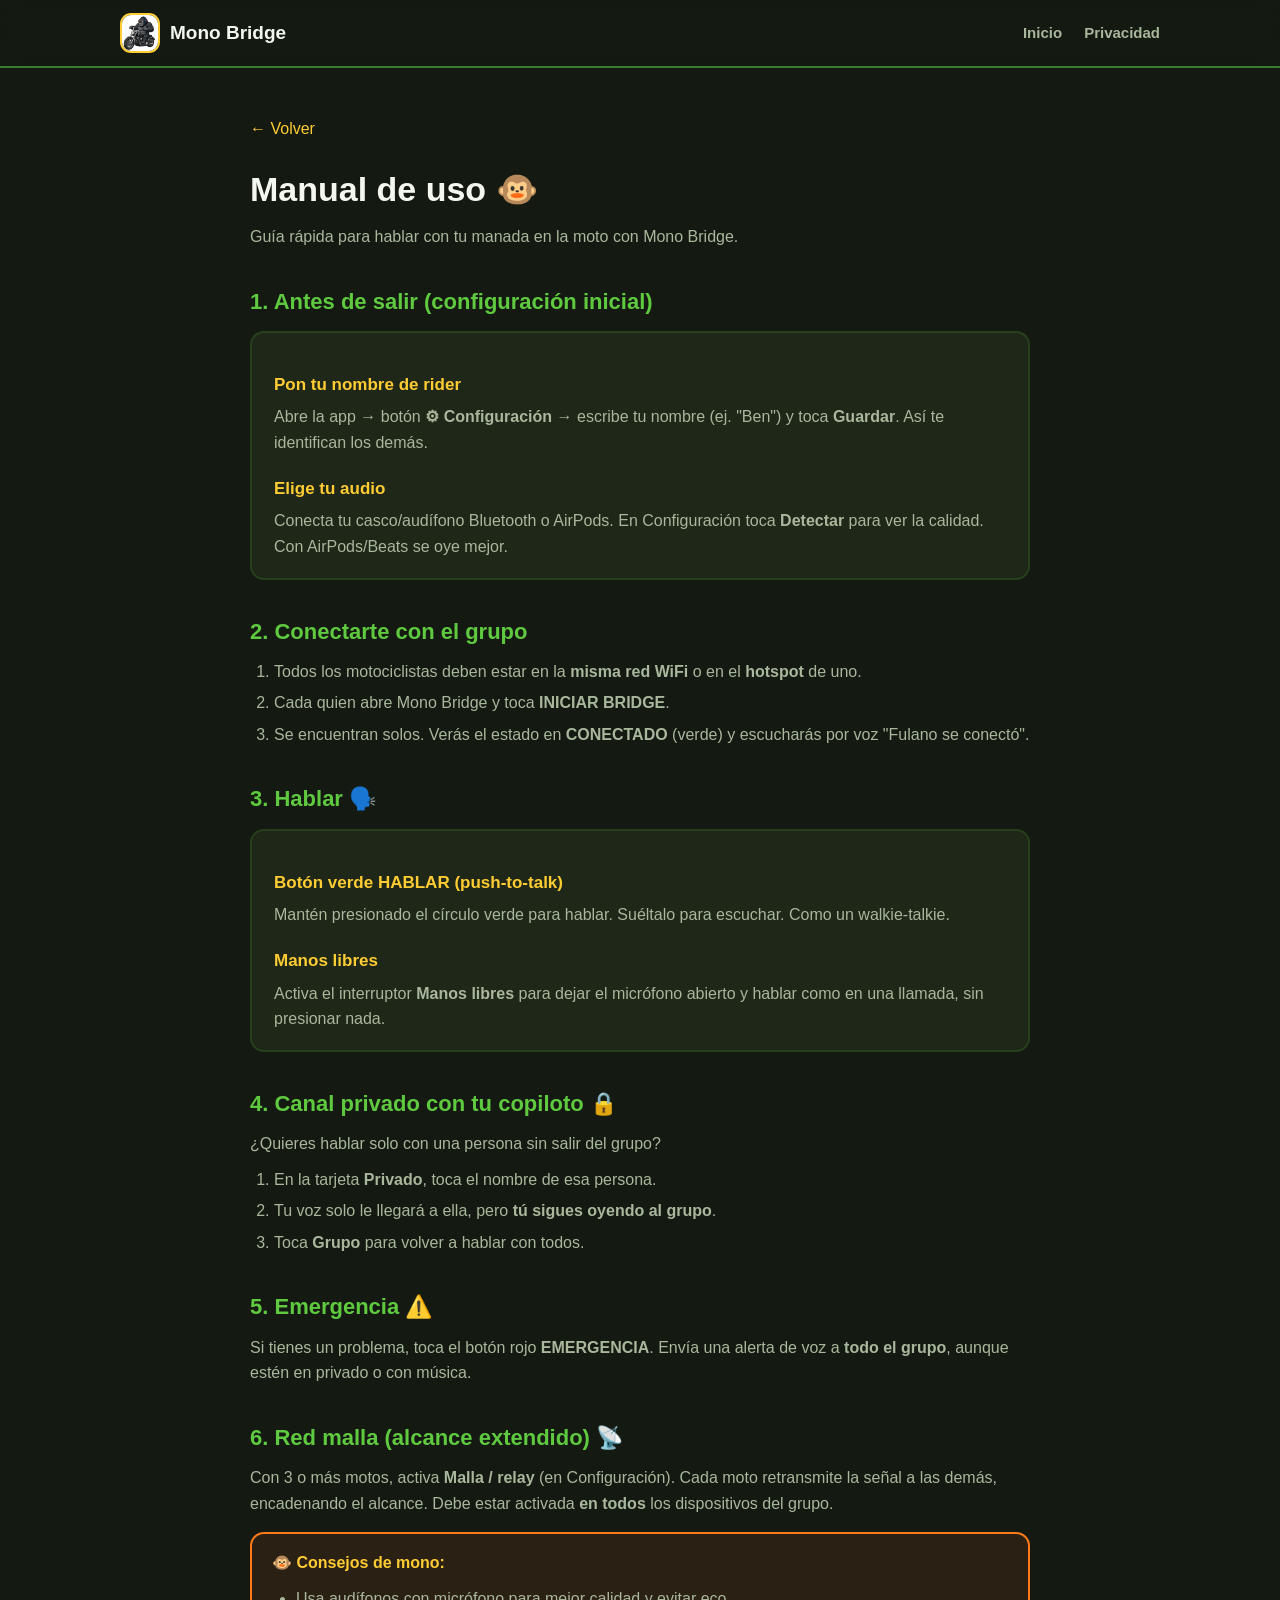
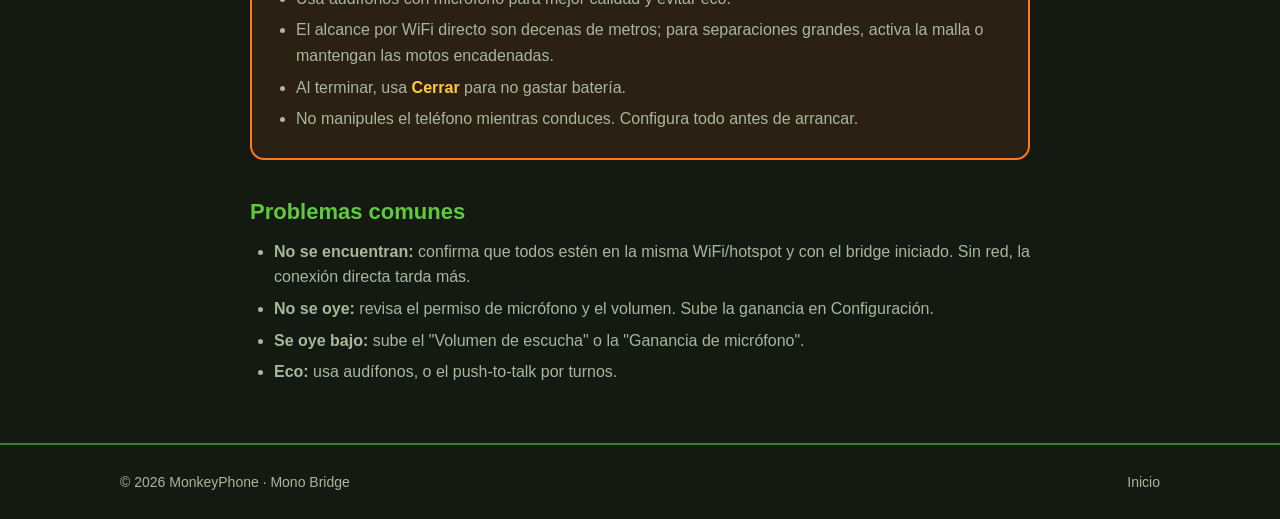
==== web/manual.html @ ce4942b3 "Sitio estilo monkey: red mesh destacada + manual de uso" ====
<!DOCTYPE html>
<html lang="es">
<head>
<meta charset="UTF-8">
<meta name="viewport" content="width=device-width, initial-scale=1.0">
<title>Manual — Mono Bridge</title>
<link rel="icon" href="img/icon.png">
<link rel="stylesheet" href="styles.css">
<style>
  .doc{max-width:820px;margin:0 auto;padding:48px 20px}
  .doc h1{font-size:34px;margin-bottom:8px}
  .doc h2{font-size:22px;margin-top:34px;margin-bottom:10px;color:#5fc93f}
  .doc h3{font-size:17px;margin-top:20px;margin-bottom:6px;color:#ffcc33}
  .doc p,.doc li{color:var(--muted)}
  .doc ul,.doc ol{padding-left:24px;margin:10px 0}
  .doc li{margin:6px 0}
  .back{display:inline-block;margin-bottom:20px;color:#ffcc33}
  .step-box{background:var(--card);border:2px solid rgba(95,201,63,.15);border-radius:14px;padding:18px 22px;margin:12px 0}
  .tip{background:#2a2013;border:2px solid var(--orange);border-radius:14px;padding:16px 20px;margin:16px 0}
  .tip strong{color:#ffcc33}
</style>
</head>
<body>
  <header class="nav">
    <div class="container nav-inner">
      <div class="brand"><img src="img/icon.png" class="brand-logo" alt="Mono Bridge"><span>Mono Bridge</span></div>
      <nav class="nav-links"><a href="index.html">Inicio</a><a href="privacy.html">Privacidad</a></nav>
    </div>
  </header>

  <div class="doc">
    <a href="index.html" class="back">← Volver</a>
    <h1>Manual de uso 🐵</h1>
    <p>Guía rápida para hablar con tu manada en la moto con Mono Bridge.</p>

    <h2>1. Antes de salir (configuración inicial)</h2>
    <div class="step-box">
      <h3>Pon tu nombre de rider</h3>
      <p>Abre la app → botón <strong>⚙ Configuración</strong> → escribe tu nombre (ej. "Ben") y toca <strong>Guardar</strong>. Así te identifican los demás.</p>
      <h3>Elige tu audio</h3>
      <p>Conecta tu casco/audífono Bluetooth o AirPods. En Configuración toca <strong>Detectar</strong> para ver la calidad. Con AirPods/Beats se oye mejor.</p>
    </div>

    <h2>2. Conectarte con el grupo</h2>
    <ol>
      <li>Todos los motociclistas deben estar en la <strong>misma red WiFi</strong> o en el <strong>hotspot</strong> de uno.</li>
      <li>Cada quien abre Mono Bridge y toca <strong>INICIAR BRIDGE</strong>.</li>
      <li>Se encuentran solos. Verás el estado en <strong>CONECTADO</strong> (verde) y escucharás por voz "Fulano se conectó".</li>
    </ol>

    <h2>3. Hablar 🗣️</h2>
    <div class="step-box">
      <h3>Botón verde HABLAR (push-to-talk)</h3>
      <p>Mantén presionado el círculo verde para hablar. Suéltalo para escuchar. Como un walkie-talkie.</p>
      <h3>Manos libres</h3>
      <p>Activa el interruptor <strong>Manos libres</strong> para dejar el micrófono abierto y hablar como en una llamada, sin presionar nada.</p>
    </div>

    <h2>4. Canal privado con tu copiloto 🔒</h2>
    <p>¿Quieres hablar solo con una persona sin salir del grupo?</p>
    <ol>
      <li>En la tarjeta <strong>Privado</strong>, toca el nombre de esa persona.</li>
      <li>Tu voz solo le llegará a ella, pero <strong>tú sigues oyendo al grupo</strong>.</li>
      <li>Toca <strong>Grupo</strong> para volver a hablar con todos.</li>
    </ol>

    <h2>5. Emergencia ⚠️</h2>
    <p>Si tienes un problema, toca el botón rojo <strong>EMERGENCIA</strong>. Envía una alerta de voz a <strong>todo el grupo</strong>, aunque estén en privado o con música.</p>

    <h2>6. Red malla (alcance extendido) 📡</h2>
    <p>Con 3 o más motos, activa <strong>Malla / relay</strong> (en Configuración). Cada moto retransmite la señal a las demás, encadenando el alcance. Debe estar activada <strong>en todos</strong> los dispositivos del grupo.</p>

    <div class="tip">
      <strong>🐵 Consejos de mono:</strong>
      <ul>
        <li>Usa audífonos con micrófono para mejor calidad y evitar eco.</li>
        <li>El alcance por WiFi directo son decenas de metros; para separaciones grandes, activa la malla o mantengan las motos encadenadas.</li>
        <li>Al terminar, usa <strong>Cerrar</strong> para no gastar batería.</li>
        <li>No manipules el teléfono mientras conduces. Configura todo antes de arrancar.</li>
      </ul>
    </div>

    <h2>Problemas comunes</h2>
    <ul>
      <li><strong>No se encuentran:</strong> confirma que todos estén en la misma WiFi/hotspot y con el bridge iniciado. Sin red, la conexión directa tarda más.</li>
      <li><strong>No se oye:</strong> revisa el permiso de micrófono y el volumen. Sube la ganancia en Configuración.</li>
      <li><strong>Se oye bajo:</strong> sube el "Volumen de escucha" o la "Ganancia de micrófono".</li>
      <li><strong>Eco:</strong> usa audífonos, o el push-to-talk por turnos.</li>
    </ul>
  </div>

  <footer class="footer">
    <div class="container footer-inner">
      <span>© 2026 MonkeyPhone · Mono Bridge</span>
      <a href="index.html">Inicio</a>
    </div>
  </footer>
</body>
</html>
---- web/styles.css ----
:root{
  --bg:#141a12;          /* verde selva muy oscuro */
  --bg2:#1f2a17;
  --jungle:#3a7d2c;      /* verde selva */
  --leaf:#5fc93f;        /* verde hoja brillante */
  --banana:#ffcc33;      /* amarillo plátano */
  --orange:#ff7a1a;      /* naranja */
  --card:#1e2718;
  --text:#F3F7EE;
  --muted:#a9b79c;
}
*{box-sizing:border-box;margin:0;padding:0}
body{font-family:-apple-system,BlinkMacSystemFont,"Segoe UI",Roboto,Arial,sans-serif;background:var(--bg);color:var(--text);line-height:1.6;overflow-x:hidden}
.container{max-width:1080px;margin:0 auto;padding:0 20px}
a{color:inherit;text-decoration:none}

/* Nav */
.nav{position:sticky;top:0;background:rgba(20,26,18,.85);backdrop-filter:blur(10px);border-bottom:2px solid var(--jungle);z-index:10}
.nav-inner{display:flex;align-items:center;justify-content:space-between;height:66px}
.brand{display:flex;align-items:center;gap:10px;font-weight:800;font-size:19px}
.brand-logo{width:40px;height:40px;border-radius:11px;border:2px solid var(--banana)}
.nav-links{display:flex;gap:22px;color:var(--muted);font-size:15px;font-weight:600}
.nav-links a:hover{color:var(--banana)}

/* Hero */
.hero{background:radial-gradient(circle at 70% 20%, rgba(95,201,63,.15), transparent 55%),linear-gradient(160deg,var(--bg2),var(--bg));padding:70px 0;position:relative}
.hero::before{content:"🍌";position:absolute;font-size:120px;opacity:.05;top:20px;left:-10px;transform:rotate(-20deg)}
.hero-inner{display:flex;align-items:center;gap:40px;flex-wrap:wrap;position:relative}
.hero-text{flex:1;min-width:300px}
.hero-badge{display:inline-block;background:var(--banana);color:#3a2600;font-weight:800;font-size:13px;padding:6px 14px;border-radius:999px;margin-bottom:18px}
.hero-text h1{font-size:52px;line-height:1.05;font-weight:900;margin-bottom:18px}
.hero-text h1 .hl{color:var(--leaf)}
.hero-text p{font-size:18px;color:var(--muted);margin-bottom:28px;max-width:520px}
.hero-img{flex:1;min-width:280px;text-align:center;position:relative}
.hero-img img{max-width:440px;width:100%;filter:drop-shadow(0 24px 44px rgba(0,0,0,.5))}
.hero-cta{display:flex;gap:14px;flex-wrap:wrap}

/* Buttons */
.btn{display:inline-block;padding:15px 28px;border-radius:14px;font-weight:800;font-size:15px;transition:.2s;border:none;cursor:pointer}
.btn-primary{background:var(--leaf);color:#0d2606;box-shadow:0 6px 0 var(--jungle)}
.btn-primary:hover{transform:translateY(-2px);box-shadow:0 8px 0 var(--jungle)}
.btn-primary:active{transform:translateY(2px);box-shadow:0 3px 0 var(--jungle)}
.btn-ghost{border:2px solid var(--banana);color:var(--banana)}
.btn-ghost:hover{background:var(--banana);color:#3a2600}

/* Sections */
.section{padding:72px 0}
.section-alt{background:#0f1410}
.section h2{font-size:36px;font-weight:900;margin-bottom:36px;text-align:center}

/* Red mesh destacada */
.mesh{background:linear-gradient(160deg,#20331a,#141a12);border-top:2px solid var(--jungle);border-bottom:2px solid var(--jungle)}
.mesh-inner{display:flex;align-items:center;gap:44px;flex-wrap:wrap}
.mesh-text{flex:1;min-width:300px}
.badge{display:inline-block;background:var(--orange);color:#3a1a00;font-weight:800;font-size:13px;padding:6px 14px;border-radius:999px;margin-bottom:16px}
.mesh-text h2{font-size:38px;text-align:left;margin-bottom:14px}
.mesh-text p{color:var(--muted);font-size:17px;margin-bottom:18px}
.mesh-text strong{color:var(--leaf)}
.mesh-list{list-style:none;display:flex;flex-direction:column;gap:10px}
.mesh-list li{padding-left:30px;position:relative;color:var(--text)}
.mesh-list li::before{content:"🐵";position:absolute;left:0}
.mesh-diagram{flex:1;min-width:280px;display:flex;align-items:center;justify-content:center;flex-wrap:wrap;gap:6px}
.moto{background:var(--card);border:2px solid var(--leaf);border-radius:16px;padding:16px 14px;font-size:34px;text-align:center;min-width:92px}
.moto span{display:block;font-size:12px;color:var(--muted);font-weight:700;margin-top:4px}
.link{width:40px;height:4px;border-radius:2px;background:repeating-linear-gradient(90deg,var(--banana) 0 8px,transparent 8px 14px)}

/* Grid */
.grid{display:grid;grid-template-columns:repeat(auto-fit,minmax(280px,1fr));gap:20px}
.card{background:var(--card);border:2px solid rgba(95,201,63,.15);border-radius:18px;padding:28px;transition:.2s}
.card:hover{transform:translateY(-4px);border-color:var(--leaf)}
.card .ico{font-size:38px;margin-bottom:12px}
.card h3{font-size:20px;margin-bottom:8px}
.card p{color:var(--muted);font-size:15px}
.card-featured{border-color:var(--orange);background:linear-gradient(160deg,#2a2013,var(--card))}

/* Steps */
.steps{display:grid;grid-template-columns:repeat(auto-fit,minmax(260px,1fr));gap:20px;margin-bottom:24px}
.step{display:flex;gap:14px;align-items:flex-start;background:var(--card);padding:22px;border-radius:16px;border:2px solid rgba(95,201,63,.12)}
.step span{background:var(--banana);color:#3a2600;font-weight:900;width:36px;height:36px;border-radius:50%;display:flex;align-items:center;justify-content:center;flex-shrink:0}
.step p{color:var(--muted)}
.note{text-align:center;color:var(--muted);font-size:14px;max-width:640px;margin:0 auto}

/* CTA */
.cta{text-align:center;background:radial-gradient(circle at 50% 0%, rgba(255,204,51,.12), transparent 60%),linear-gradient(160deg,var(--bg2),var(--bg))}
.cta h2{margin-bottom:12px}
.cta p{color:var(--muted);margin-bottom:24px}

/* Footer */
.footer{border-top:2px solid var(--jungle);padding:26px 0;color:var(--muted);font-size:14px}
.footer-inner{display:flex;justify-content:space-between;flex-wrap:wrap;gap:10px;align-items:center}
.footer a:hover{color:var(--banana)}

@media(max-width:640px){
  .hero-text h1{font-size:38px}
  .mesh-text h2{font-size:30px}
  .nav-links{display:none}
}
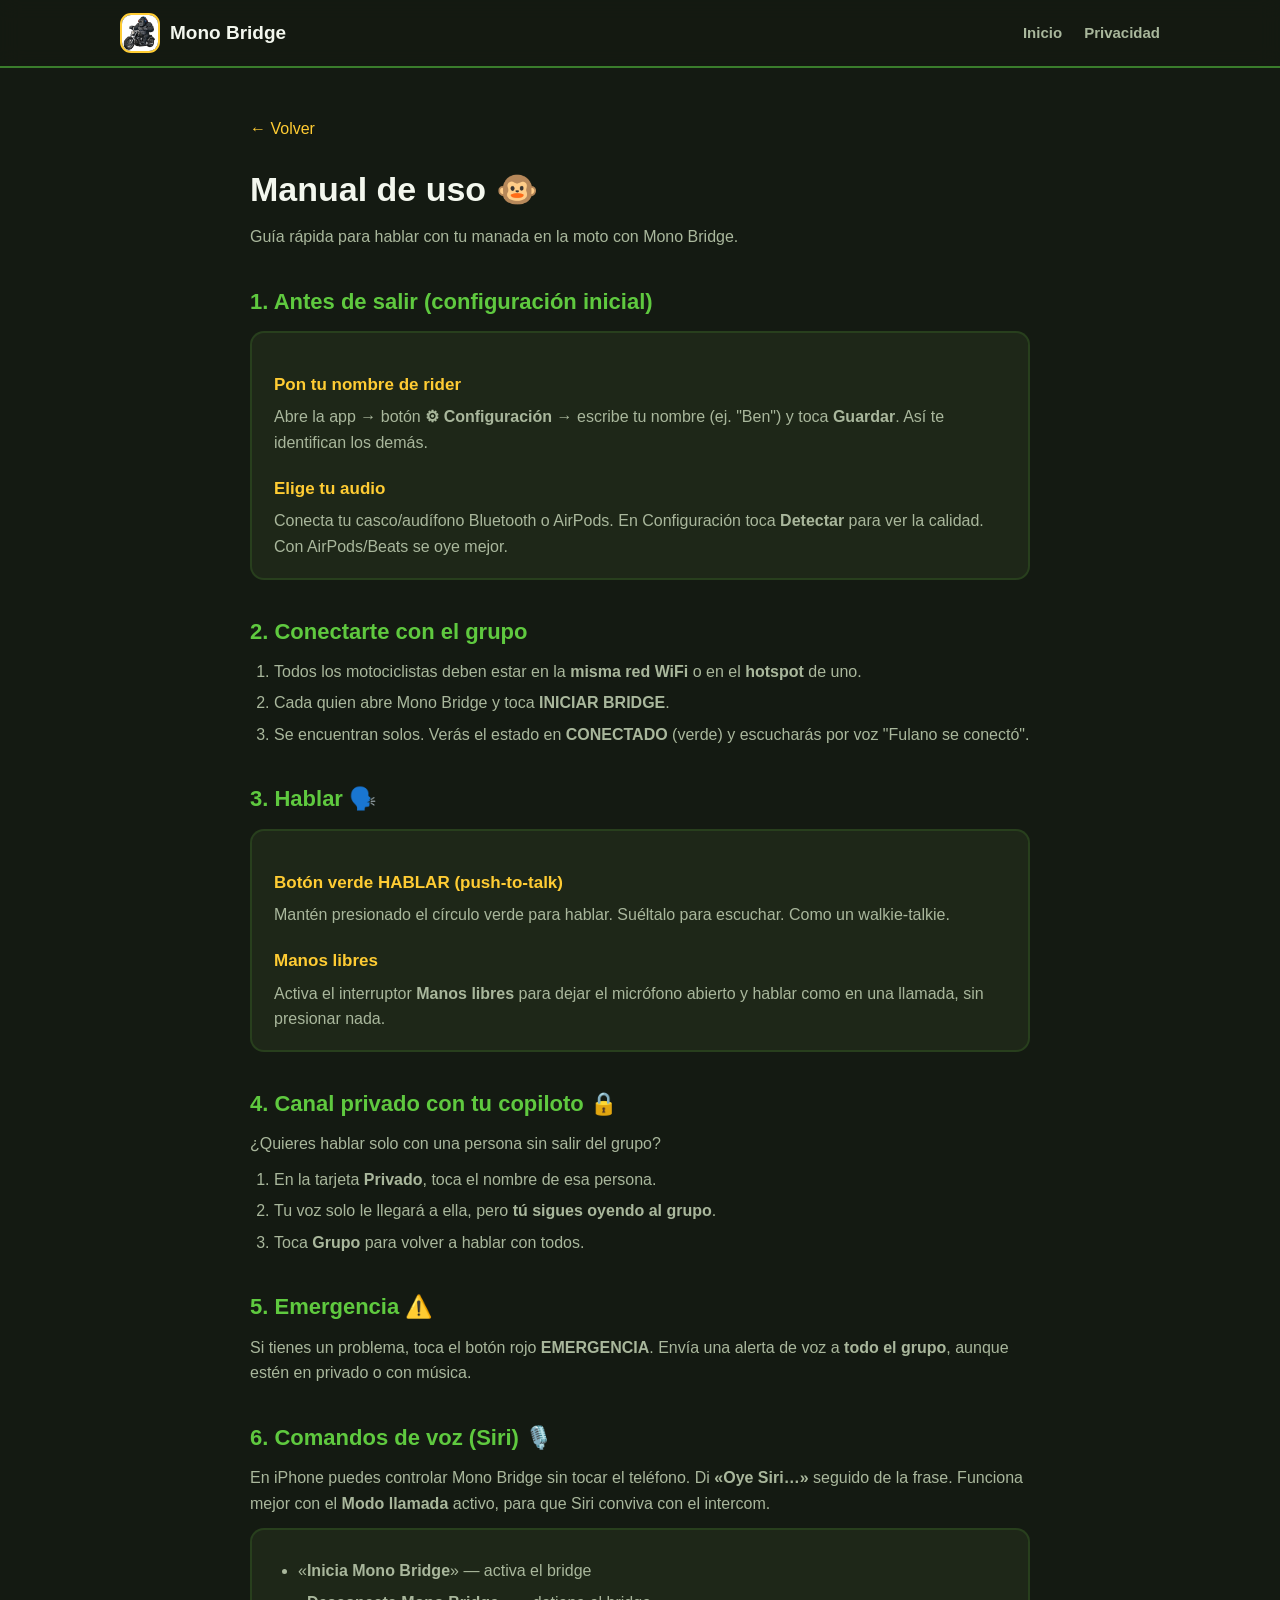
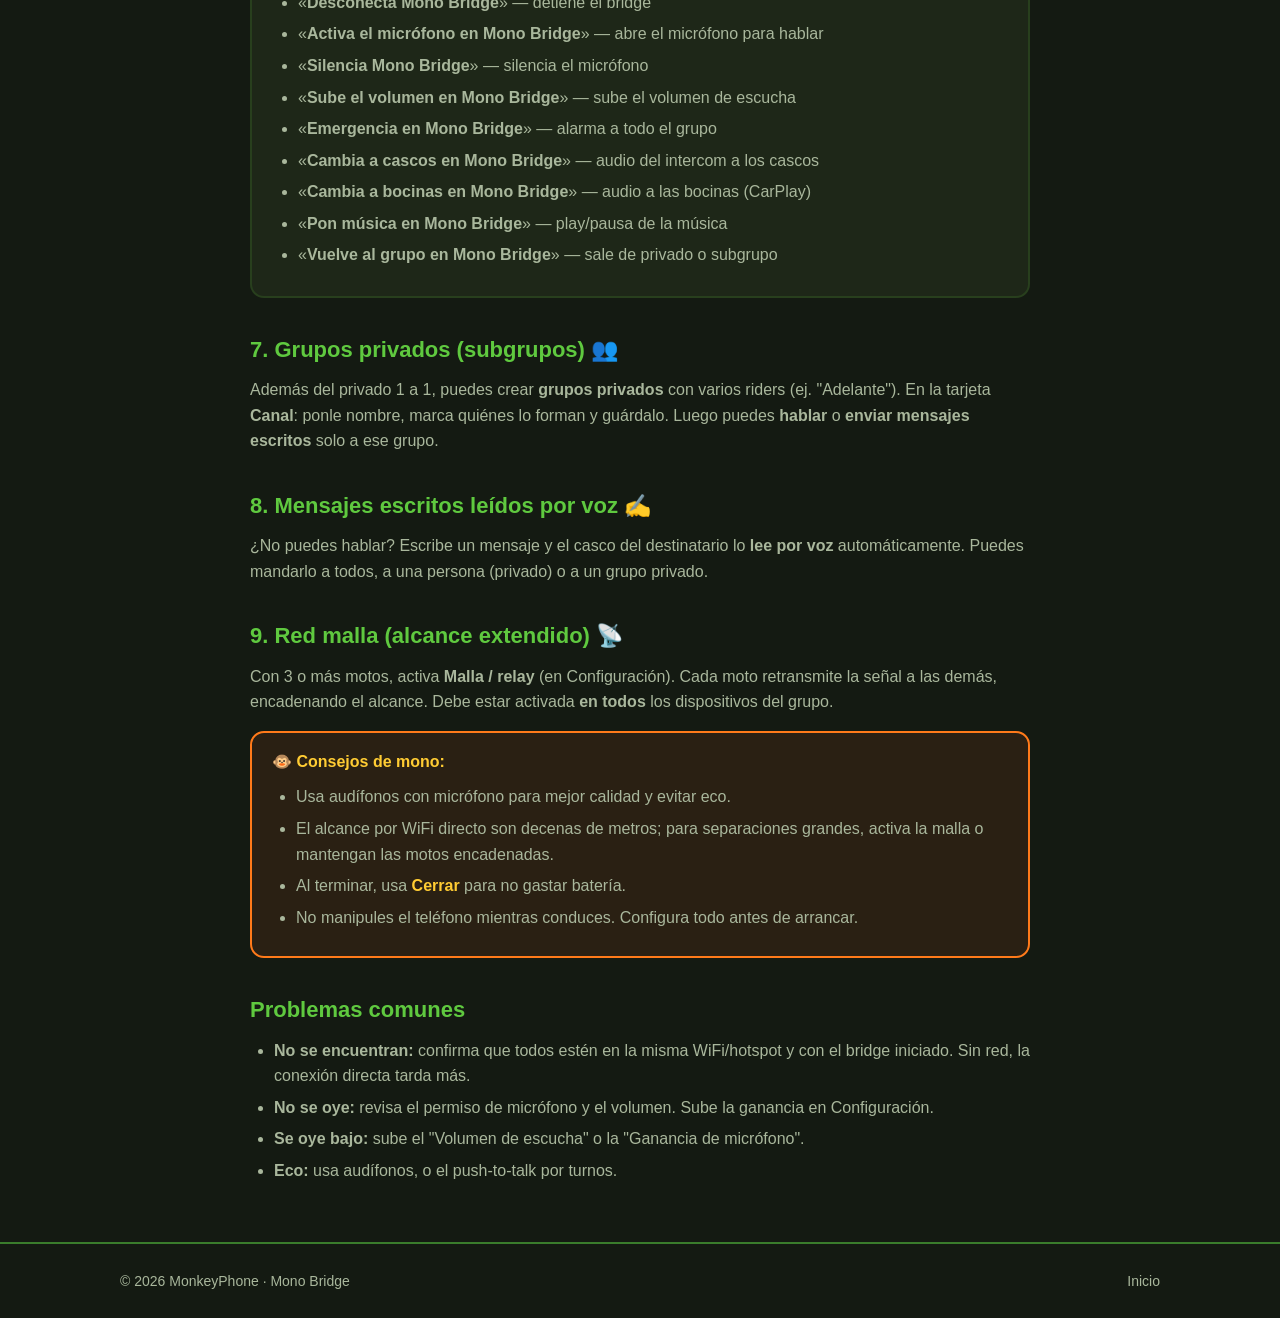
==== commit 8f343f28: "Comandos de voz Siri nuevos + lista en la app + seccion en el portal web" ====
--- a/web/manual.html
+++ b/web/manual.html
@@ -67,7 +67,30 @@
     <h2>5. Emergencia ⚠️</h2>
     <p>Si tienes un problema, toca el botón rojo <strong>EMERGENCIA</strong>. Envía una alerta de voz a <strong>todo el grupo</strong>, aunque estén en privado o con música.</p>
 
-    <h2>6. Red malla (alcance extendido) 📡</h2>
+    <h2>6. Comandos de voz (Siri) 🎙️</h2>
+    <p>En iPhone puedes controlar Mono Bridge sin tocar el teléfono. Di <strong>«Oye Siri…»</strong> seguido de la frase. Funciona mejor con el <strong>Modo llamada</strong> activo, para que Siri conviva con el intercom.</p>
+    <div class="step-box">
+      <ul>
+        <li>«<strong>Inicia Mono Bridge</strong>» — activa el bridge</li>
+        <li>«<strong>Desconecta Mono Bridge</strong>» — detiene el bridge</li>
+        <li>«<strong>Activa el micrófono en Mono Bridge</strong>» — abre el micrófono para hablar</li>
+        <li>«<strong>Silencia Mono Bridge</strong>» — silencia el micrófono</li>
+        <li>«<strong>Sube el volumen en Mono Bridge</strong>» — sube el volumen de escucha</li>
+        <li>«<strong>Emergencia en Mono Bridge</strong>» — alarma a todo el grupo</li>
+        <li>«<strong>Cambia a cascos en Mono Bridge</strong>» — audio del intercom a los cascos</li>
+        <li>«<strong>Cambia a bocinas en Mono Bridge</strong>» — audio a las bocinas (CarPlay)</li>
+        <li>«<strong>Pon música en Mono Bridge</strong>» — play/pausa de la música</li>
+        <li>«<strong>Vuelve al grupo en Mono Bridge</strong>» — sale de privado o subgrupo</li>
+      </ul>
+    </div>
+
+    <h2>7. Grupos privados (subgrupos) 👥</h2>
+    <p>Además del privado 1 a 1, puedes crear <strong>grupos privados</strong> con varios riders (ej. "Adelante"). En la tarjeta <strong>Canal</strong>: ponle nombre, marca quiénes lo forman y guárdalo. Luego puedes <strong>hablar</strong> o <strong>enviar mensajes escritos</strong> solo a ese grupo.</p>
+
+    <h2>8. Mensajes escritos leídos por voz ✍️</h2>
+    <p>¿No puedes hablar? Escribe un mensaje y el casco del destinatario lo <strong>lee por voz</strong> automáticamente. Puedes mandarlo a todos, a una persona (privado) o a un grupo privado.</p>
+
+    <h2>9. Red malla (alcance extendido) 📡</h2>
     <p>Con 3 o más motos, activa <strong>Malla / relay</strong> (en Configuración). Cada moto retransmite la señal a las demás, encadenando el alcance. Debe estar activada <strong>en todos</strong> los dispositivos del grupo.</p>
 
     <div class="tip">
--- a/web/styles.css
+++ b/web/styles.css
@@ -90,8 +90,34 @@
 .footer-inner{display:flex;justify-content:space-between;flex-wrap:wrap;gap:10px;align-items:center}
 .footer a:hover{color:var(--banana)}
 
+/* Precios */
+.price{font-size:34px;font-weight:900;color:var(--leaf);margin:6px 0 14px}
+.price span{font-size:14px;color:var(--muted);font-weight:600}
+.plan-list{list-style:none;display:flex;flex-direction:column;gap:8px;padding:0}
+.plan-list li{color:var(--text);font-size:15px}
+
+/* Tabla comparación */
+.table-wrap{overflow-x:auto}
+.compare{width:100%;border-collapse:collapse;min-width:560px;background:var(--card);border-radius:16px;overflow:hidden}
+.compare th,.compare td{padding:14px 16px;text-align:center;border-bottom:1px solid rgba(255,255,255,.06);font-size:14px}
+.compare th{background:#0f1410;color:var(--text);font-weight:800}
+.compare td:first-child,.compare th:first-child{text-align:left;color:var(--muted)}
+.compare .hl-col{background:rgba(95,201,63,.12);color:var(--leaf);font-weight:700}
+.compare tbody tr:last-child td{border-bottom:none}
+
 @media(max-width:640px){
   .hero-text h1{font-size:38px}
   .mesh-text h2{font-size:30px}
   .nav-links{display:none}
 }
+
+/* Precio único (hero de precio) */
+.price-hero{max-width:460px;margin:0 auto 22px;background:linear-gradient(160deg,#2a2013,var(--card));border:2px solid var(--banana);border-radius:22px;padding:34px 28px;text-align:center;box-shadow:0 10px 30px rgba(0,0,0,.35)}
+.price-hero .ico{font-size:54px;margin-bottom:6px}
+.price-big{font-size:58px;font-weight:900;color:var(--leaf);line-height:1;margin:6px 0}
+.price-sub{color:var(--banana);font-weight:700;font-size:15px;margin-bottom:20px}
+.plan-center{align-items:center;text-align:left;max-width:320px;margin:0 auto 24px}
+.plan-center li{padding-left:2px}
+.price-hero .btn{width:100%}
+.mesh-note{margin-top:18px;padding:14px 16px;background:rgba(255,204,51,.1);border-left:3px solid var(--banana);border-radius:8px;color:var(--muted);font-size:14px}
+.mesh-note strong{color:var(--banana)}
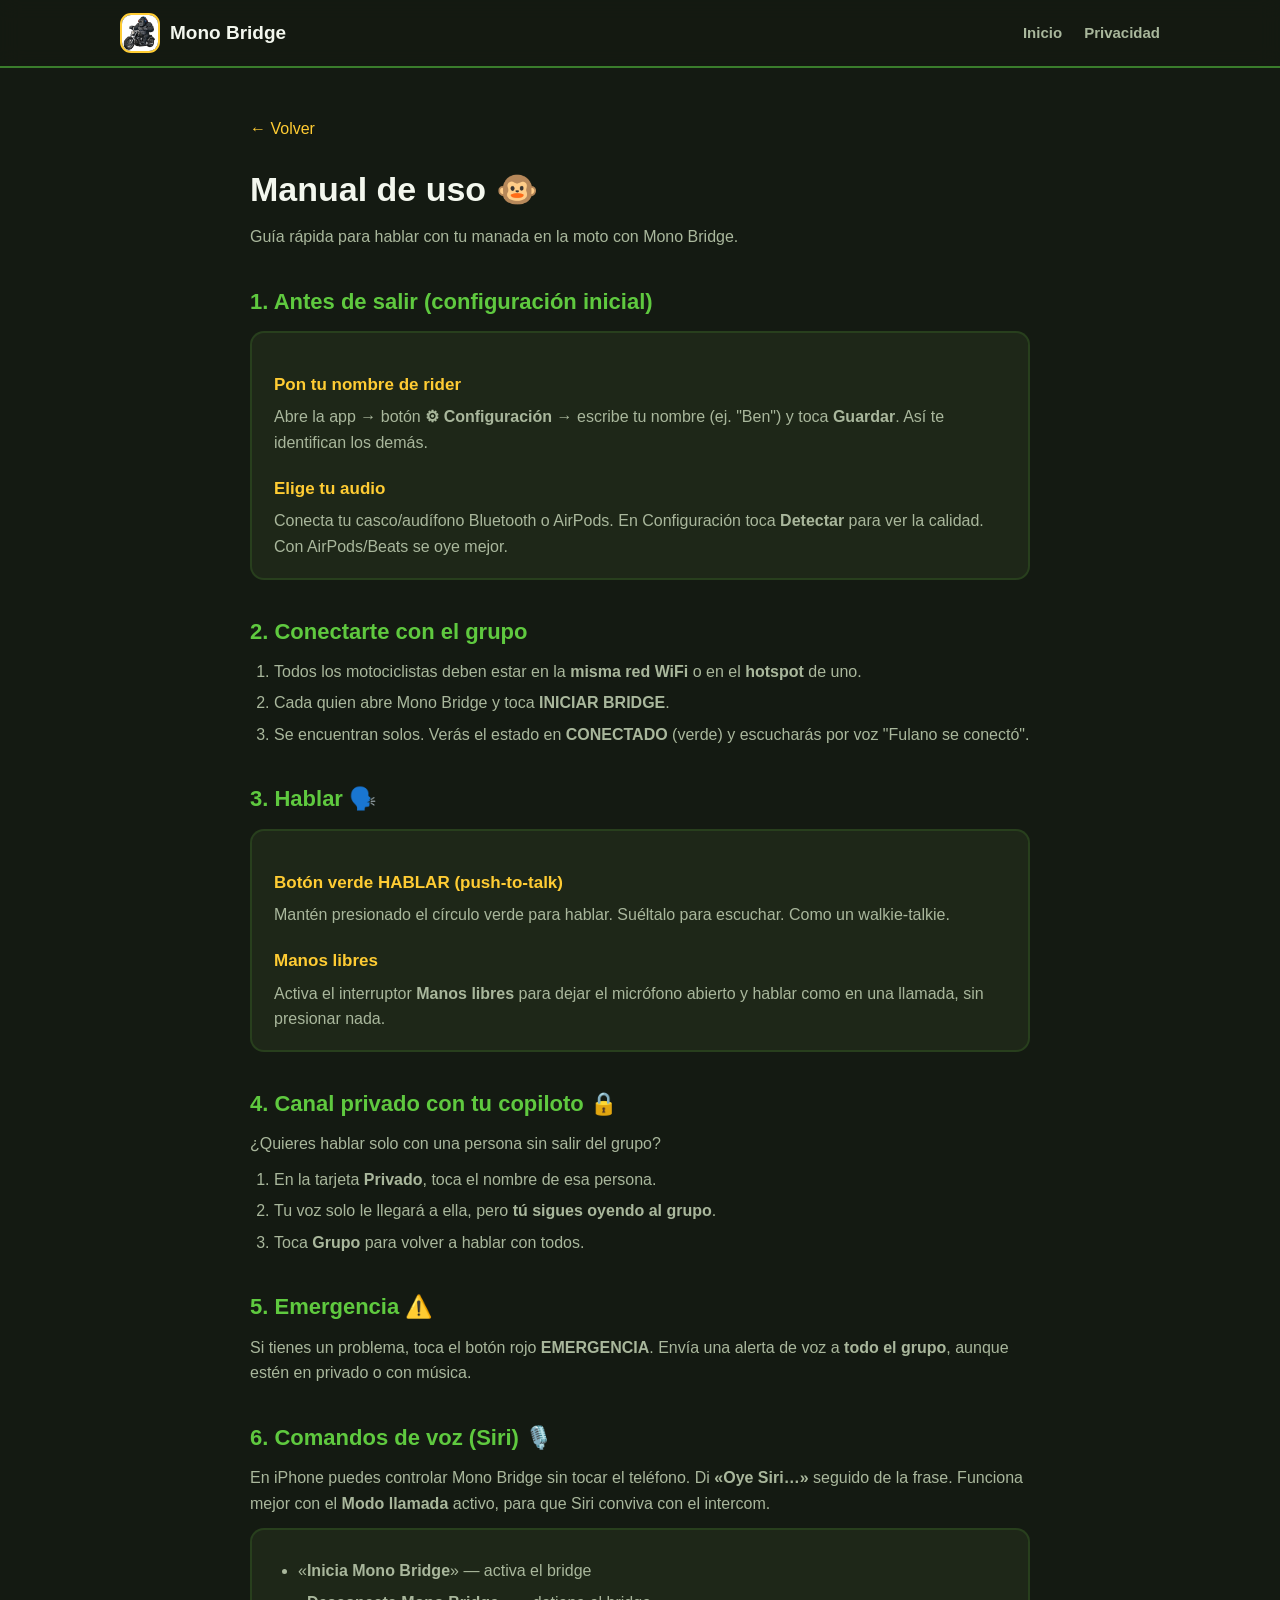
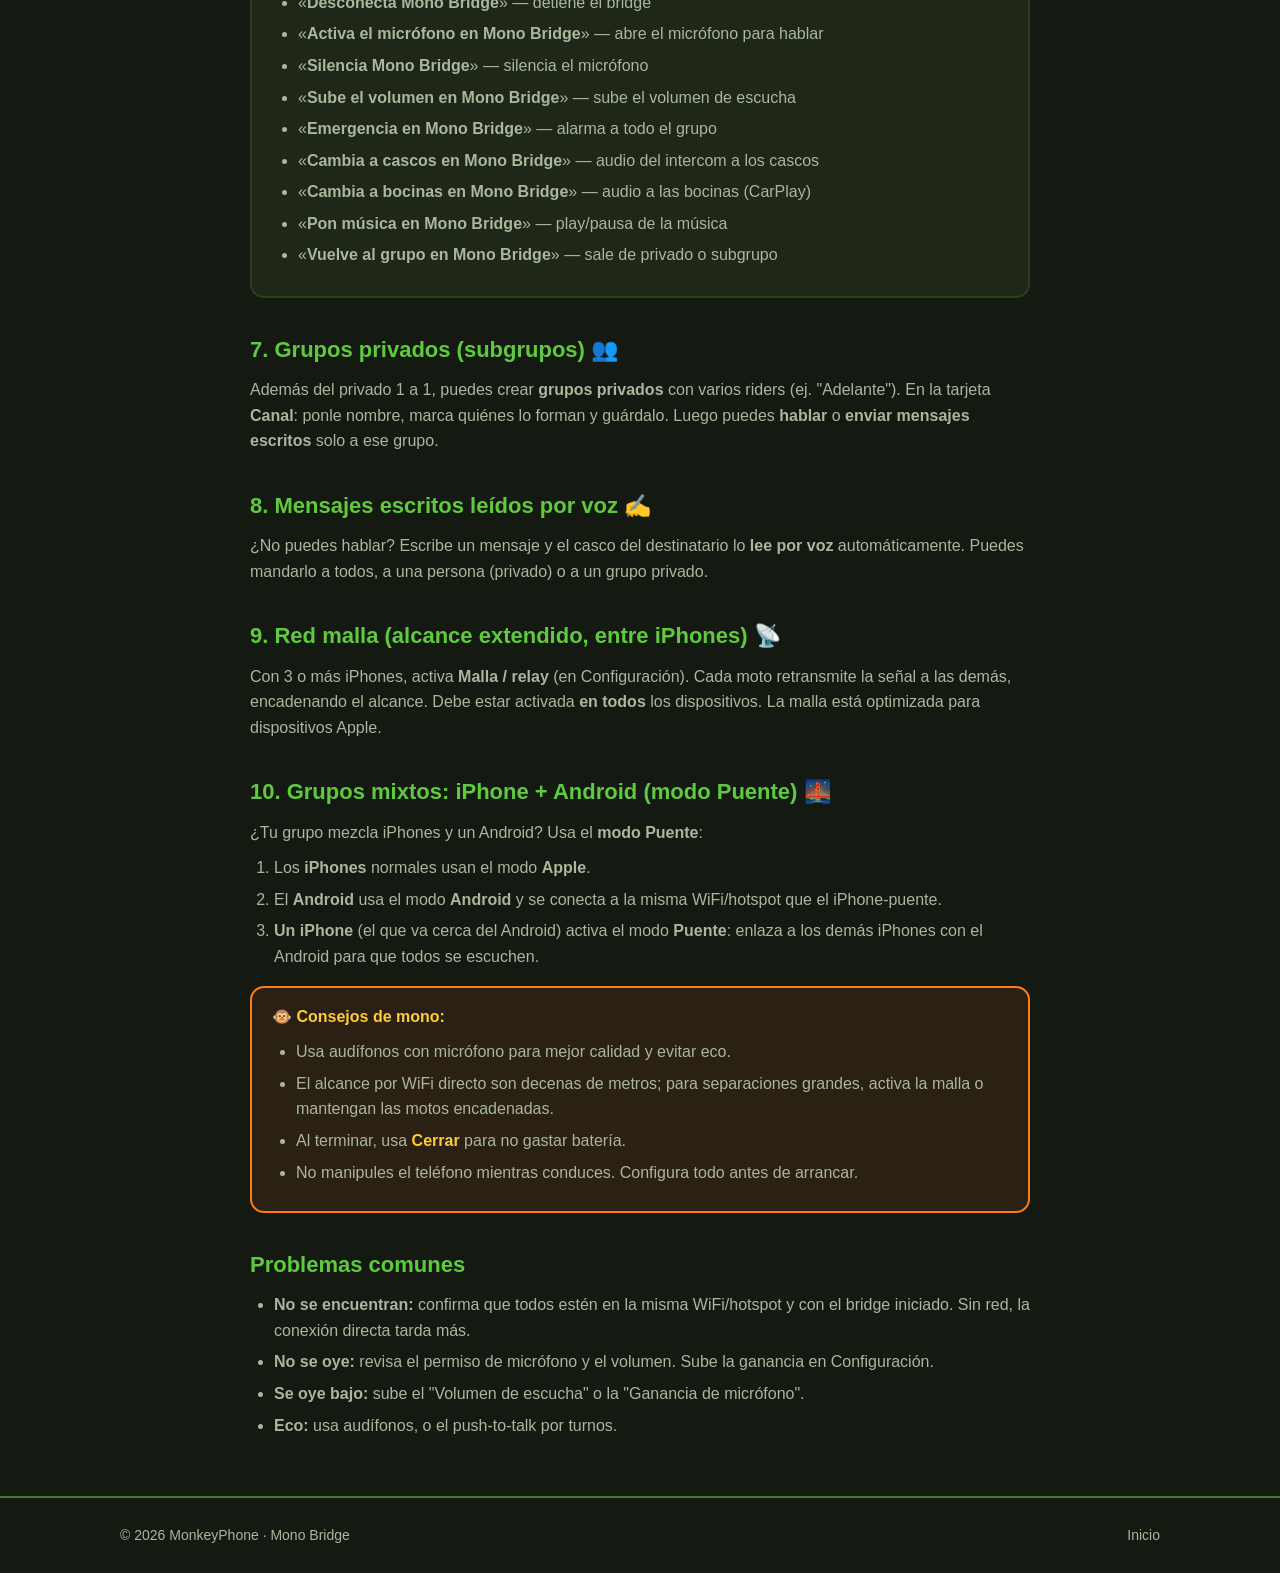
==== commit ab4c140e: "Web honesta: mesh es entre iPhones; grupos mixtos iPhone+Android via modo Puente" ====
--- a/web/manual.html
+++ b/web/manual.html
@@ -90,8 +90,16 @@
     <h2>8. Mensajes escritos leídos por voz ✍️</h2>
     <p>¿No puedes hablar? Escribe un mensaje y el casco del destinatario lo <strong>lee por voz</strong> automáticamente. Puedes mandarlo a todos, a una persona (privado) o a un grupo privado.</p>
 
-    <h2>9. Red malla (alcance extendido) 📡</h2>
-    <p>Con 3 o más motos, activa <strong>Malla / relay</strong> (en Configuración). Cada moto retransmite la señal a las demás, encadenando el alcance. Debe estar activada <strong>en todos</strong> los dispositivos del grupo.</p>
+    <h2>9. Red malla (alcance extendido, entre iPhones) 📡</h2>
+    <p>Con 3 o más iPhones, activa <strong>Malla / relay</strong> (en Configuración). Cada moto retransmite la señal a las demás, encadenando el alcance. Debe estar activada <strong>en todos</strong> los dispositivos. La malla está optimizada para dispositivos Apple.</p>
+
+    <h2>10. Grupos mixtos: iPhone + Android (modo Puente) 🌉</h2>
+    <p>¿Tu grupo mezcla iPhones y un Android? Usa el <strong>modo Puente</strong>:</p>
+    <ol>
+      <li>Los <strong>iPhones</strong> normales usan el modo <strong>Apple</strong>.</li>
+      <li>El <strong>Android</strong> usa el modo <strong>Android</strong> y se conecta a la misma WiFi/hotspot que el iPhone-puente.</li>
+      <li><strong>Un iPhone</strong> (el que va cerca del Android) activa el modo <strong>Puente</strong>: enlaza a los demás iPhones con el Android para que todos se escuchen.</li>
+    </ol>
 
     <div class="tip">
       <strong>🐵 Consejos de mono:</strong>
--- a/web/styles.css
+++ b/web/styles.css
@@ -121,3 +121,19 @@
 .price-hero .btn{width:100%}
 .mesh-note{margin-top:18px;padding:14px 16px;background:rgba(255,204,51,.1);border-left:3px solid var(--banana);border-radius:8px;color:var(--muted);font-size:14px}
 .mesh-note strong{color:var(--banana)}
+
+/* Carrusel de videos */
+.carousel{position:relative;display:flex;align-items:center;gap:8px}
+.carousel-track{display:flex;gap:16px;overflow-x:auto;scroll-snap-type:x mandatory;scroll-behavior:smooth;padding:6px 4px 14px;-webkit-overflow-scrolling:touch}
+.carousel-track::-webkit-scrollbar{height:8px}
+.carousel-track::-webkit-scrollbar-thumb{background:var(--jungle);border-radius:4px}
+.carousel-item{flex:0 0 auto;width:260px;scroll-snap-align:center;text-align:center}
+.carousel-item video{width:260px;height:462px;object-fit:cover;border-radius:18px;border:2px solid var(--jungle);background:#000}
+.carousel-item p{margin-top:10px;color:var(--muted);font-size:14px;font-weight:600}
+.carousel-btn{flex:0 0 auto;width:44px;height:44px;border-radius:50%;border:2px solid var(--banana);background:rgba(20,26,18,.7);color:var(--banana);font-size:26px;font-weight:800;cursor:pointer;line-height:1;transition:.2s}
+.carousel-btn:hover{background:var(--banana);color:#3a2600}
+@media(max-width:600px){
+  .carousel-btn{display:none}
+  .carousel-item{width:78vw}
+  .carousel-item video{width:78vw;height:auto;aspect-ratio:9/16}
+}
